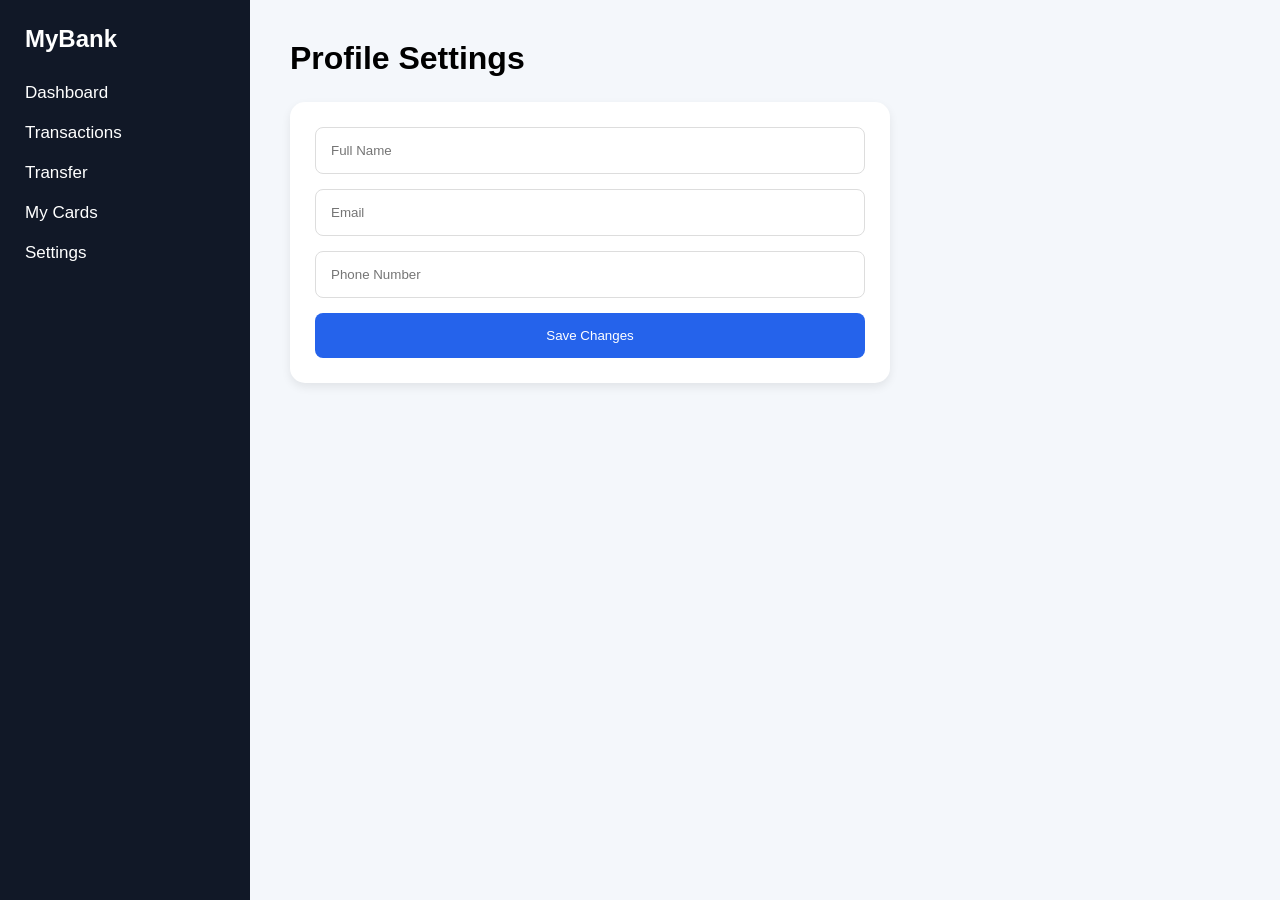
==== settings.html @ 21e6adf5 "Add files via upload" ====
<!DOCTYPE html>
<html lang="en">

<head>
    <meta charset="UTF-8">
    <meta name="viewport" content="width=device-width, initial-scale=1.0">
    <title>Settings</title>

    <link rel="stylesheet" href="style.css">
</head>

<body>

<div class="container">

    <aside class="sidebar">
        <h2>MyBank</h2>

        <ul>
            <li><a href="index.html">Dashboard</a></li>
            <li><a href="transactions.html">Transactions</a></li>
            <li><a href="transfer.html">Transfer</a></li>
            <li><a href="cards.html">My Cards</a></li>
            <li><a href="settings.html" class="active">Settings</a></li>
        </ul>
    </aside>

    <main class="main-content">

        <h1>Profile Settings</h1>

        <form class="transfer-form">

            <input type="text" placeholder="Full Name">
            <input type="email" placeholder="Email">
            <input type="text" placeholder="Phone Number">

            <button type="button">Save Changes</button>

        </form>

    </main>

</div>

<script src="js/script.js"></script>
</body>
</html>
---- style.css ----
*{
    margin:0;
    padding:0;
    box-sizing:border-box;
    font-family:Arial,sans-serif;
}

body{
    background:#f4f7fb;
}

.container{
    display:flex;
    min-height:100vh;
}

/* SIDEBAR */

.sidebar{
    width:250px;
    background:#111827;
    color:white;
    padding:25px;
}

.sidebar h2{
    margin-bottom:30px;
}

.sidebar ul{
    list-style:none;
}

.sidebar li{
    margin:20px 0;
}

.sidebar a{
    color:white;
    text-decoration:none;
    font-size:17px;
}

.sidebar a:hover{
    color:#60a5fa;
}

/* MAIN CONTENT */

.main-content{
    flex:1;
    padding:40px;
}

.main-content h1{
    margin-bottom:25px;
}

/* DASHBOARD CARDS */

.cards{
    display:grid;
    grid-template-columns:repeat(auto-fit,minmax(250px,1fr));
    gap:20px;
}

.card{
    background:white;
    padding:25px;
    border-radius:15px;
    box-shadow:0 4px 10px rgba(0,0,0,0.08);
}

.card p{
    margin-top:15px;
    font-size:24px;
    font-weight:bold;
    color:#2563eb;
}

/* TRANSACTIONS */

.transaction-card{
    background:white;
    padding:20px;
    border-radius:15px;
    margin-bottom:15px;
    display:flex;
    justify-content:space-between;
    align-items:center;
    box-shadow:0 4px 10px rgba(0,0,0,0.08);
}

.credit{
    color:#16a34a;
    font-weight:bold;
    font-size:20px;
}

.debit{
    color:#dc2626;
    font-weight:bold;
    font-size:20px;
}

/* FORMS */

.transfer-form{
    background:white;
    padding:25px;
    border-radius:15px;
    max-width:600px;
    box-shadow:0 4px 10px rgba(0,0,0,0.08);

    display:flex;
    flex-direction:column;
    gap:15px;
}

.transfer-form input,
.transfer-form textarea{
    padding:15px;
    border:1px solid #ddd;
    border-radius:8px;
}

.transfer-form button{
    padding:15px;
    background:#2563eb;
    color:white;
    border:none;
    border-radius:8px;
    cursor:pointer;
}

/* CARD PAGE */

.bank-card{
    width:350px;
    height:200px;
    background:linear-gradient(
        135deg,
        #2563eb,
        #1e3a8a
    );

    color:white;
    border-radius:20px;
    padding:25px;
    display:flex;
    flex-direction:column;
    justify-content:space-between;
}

.card-footer{
    display:flex;
    justify-content:space-between;
}

.freeze-btn{
    margin-top:20px;
    padding:12px 20px;
    border:none;
    background:#ef4444;
    color:white;
    border-radius:8px;
    cursor:pointer;
}

/* RESPONSIVE */

@media(max-width:768px){

    .container{
        flex-direction:column;
    }

    .sidebar{
        width:100%;
    }

    .bank-card{
        width:100%;
    }

  .active{
    background:#2563eb;
    padding:10px;
    border-radius:8px;
    display:block;
}

.sidebar ul{
    list-style:none;
}

.sidebar ul li{
    margin:15px 0;
}

.sidebar ul li a{
    color:white;
    text-decoration:none;
    display:block;
    padding:10px;
    border-radius:8px;
}

.sidebar ul li a:hover{
    background:#1e40af;
}  

}
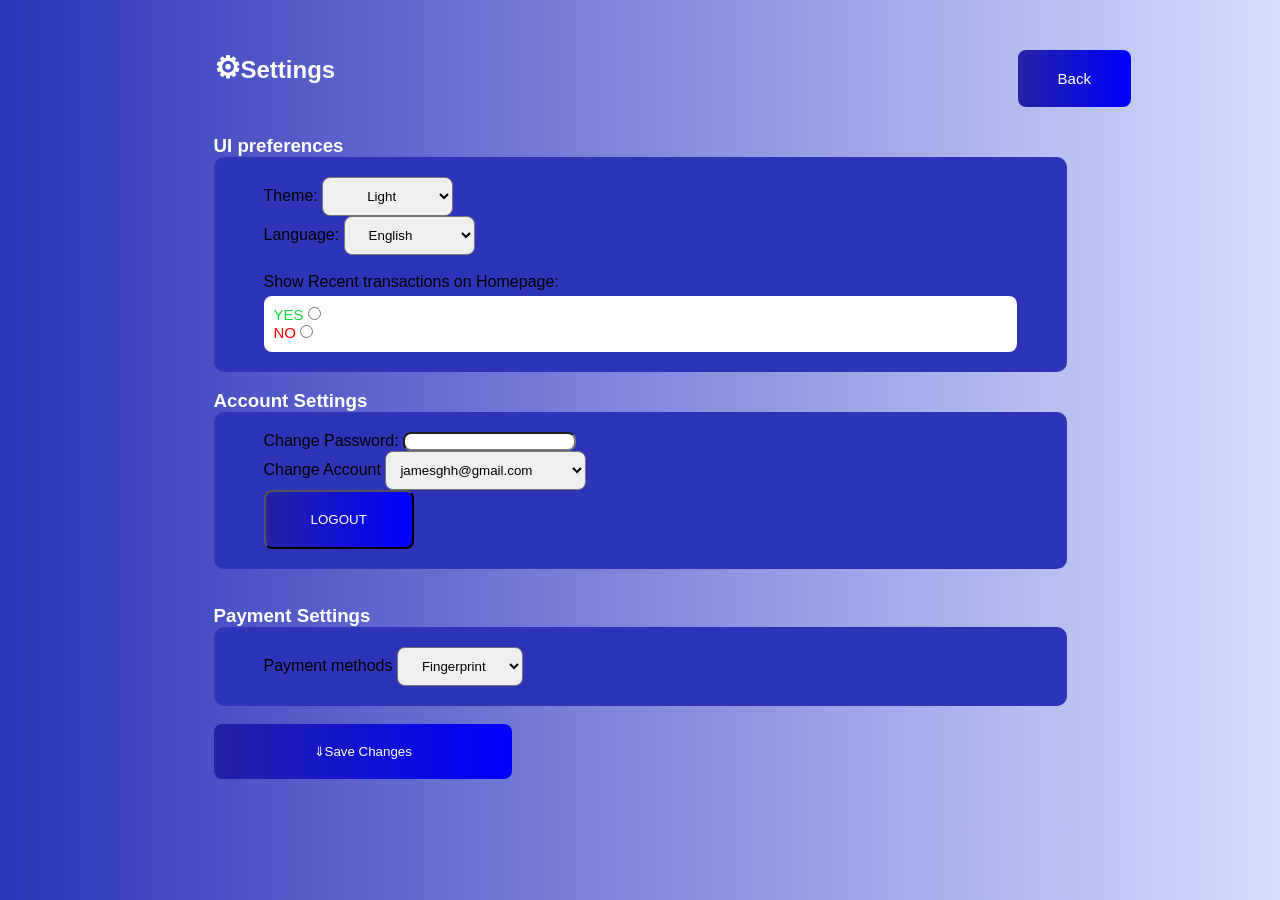
==== commit 312efd02: "Changed the UI of the settings page this is my part for the settings.html" ====
--- a/settings.html
+++ b/settings.html
@@ -1,48 +1,119 @@
 <!DOCTYPE html>
-<html lang="en">
-
+<html>
 <head>
-    <meta charset="UTF-8">
-    <meta name="viewport" content="width=device-width, initial-scale=1.0">
     <title>Settings</title>
-
     <link rel="stylesheet" href="style.css">
+    <script src="js/script.js"></script>
 </head>
 
-<body>
 
-<div class="container">
 
-    <aside class="sidebar">
-        <h2>MyBank</h2>
+<body style="background-image: linear-gradient(to right, rgb(45, 52, 184), #d5ddff);margin-top:20px;     margin: 50px 213.5px;" >
+<div>
+    <div class="top" style="display: flex;gap: 80%; margin-bottom:10px">
+<h2 style="color: rgb(255, 255, 255);"> <span style="font-size: 30px;">&#9881;</span>Settings</h2> 
+ 
+<button style="background-image:linear-gradient(to right,rgb(35, 35, 164),blue);color:white;padding:20px 40px;border:none;border-radius:8px; font-size:15px">Back</button>
+</div>
+<br>
 
-        <ul>
-            <li><a href="index.html">Dashboard</a></li>
-            <li><a href="transactions.html">Transactions</a></li>
-            <li><a href="transfer.html">Transfer</a></li>
-            <li><a href="cards.html">My Cards</a></li>
-            <li><a href="settings.html" class="active">Settings</a></li>
-        </ul>
-    </aside>
+<h3 style="color: #ffffff;">UI preferences</h3>
+<div style="background-color: rgb(45, 52, 184);padding:20px 50px; border-radius:10px; gap:7px" >
+<div>
+<h3 style="color: rgb(255, 255, 255);"></h3>
+<form>
+<div>
+ <label for="theme">Theme:</label>
+ <select name="theme" id="theme" style="padding: 10px 40px;border-radius: 8px;" >
+    <option style="background-color: lightgray;" value="light">Light</option>
+    <option style="background-color: darkgray;" value="dark" >Dark</option> 
+ </select>
+ </div>
+ </div>
 
-    <main class="main-content">
+ <div >
+<label for="language">Language:</label>
+ <select style="padding: 10px 20px;border-radius: 8px;" name="language" id="language">
+    <option  value="en">English</option>
+    <option value="es">Spanish</option>
+    <option value="po">Portuguese</option>
+    <option value="fr">French</option>
+    <option value="ch">Chinese</option>
+    <option value="ja">Japanese</option>
+    <option value="ge">German</option>
+ </select>
+ </div>
+<br>
+ <div>
+    <label for="sho">Show Recent transactions on Homepage:</label>
+    <br>
+    <div style="background-color: rgb(255, 255, 255); border-radius:8px; padding:10px 10px;margin-top:5px">
 
-        <h1>Profile Settings</h1>
+    <label style="font-size: 15px; color:rgb(20, 217, 59)" for="yes">YES</label>
+    <input  type="radio" id="yes" name="show_recent" value="yes">
+    <br>
+    <label style="font-size: 15px; color:red" for="no">NO</label>
+    <input type="radio" id="no" name="show_recent" value="no">
+</div>
+</div>
 
-        <form class="transfer-form">
+ </div>
+</form>
+<br>
 
-            <input type="text" placeholder="Full Name">
-            <input type="email" placeholder="Email">
-            <input type="text" placeholder="Phone Number">
+<h3 style="color: #ffffff;">Account Settings</h3>
 
-            <button type="button">Save Changes</button>
+<div style="background-color: rgb(45, 52, 184);padding:20px 50px; border-radius:10px" >
+    <h3 style="color:rgb(255, 255, 255)"></h3>
+<form>
+    <div>
+    <label for="password">Change Password:</label>
+    <input style="border-radius: 8px;" type="password" id="password" name="password">
+    
+    </div>
 
-        </form>
+    <div>
+        <label for="account">Change Account</label>
+        <select style="border-radius: 8px;padding:10px 10px" name="" id="">
+            <option value="">jamesghh@gmail.com</option>
+            <option value="">Sarahnyh788@gmail.com</option>
+            <option value="">Cameron448e@gmail.com</option>
+            <option value="">davengrinf788@gmail.com</option>
+        </select>
+    </div>
+    <div>
+        <button style="color:rgb(255, 255, 255); background-image:linear-gradient(to right,rgb(35, 35, 164),blue) ;padding:20px 45px; border-radius:8px">LOGOUT</button>
+    </div>
 
-    </main>
+</form>
+</div>
+<br>
+<br>
+
+
+<h3 style="color: rgb(255, 255, 255);">Payment Settings</h3>
+<div style="background-color:rgb(45, 52, 184) ;padding:20px 50px;border-radius:10px">
+    <form action="">
+        <label for="">Payment methods</label>
+        <select style="padding: 10px 20px;border-radius:8px" name="" id="">
+            <option value="">Fingerprint</option>
+            <option value="">Card</option>
+            <option value="">PIN</option>
+            <option value="">Pattern</option>
+        </select>
+
+
+
+    </form>
+</div>
+<br>
+
+     <div>
+     <button style="color: rgb(255, 255, 255); border-radius :8px; padding:20px 100px;background-image:linear-gradient(to right,rgb(35, 35, 164),blue);border:none;">&dArr;Save Changes</button>
+     </div>
 
 </div>
 
-<script src="js/script.js"></script>
+
 </body>
-</html>+</html>
